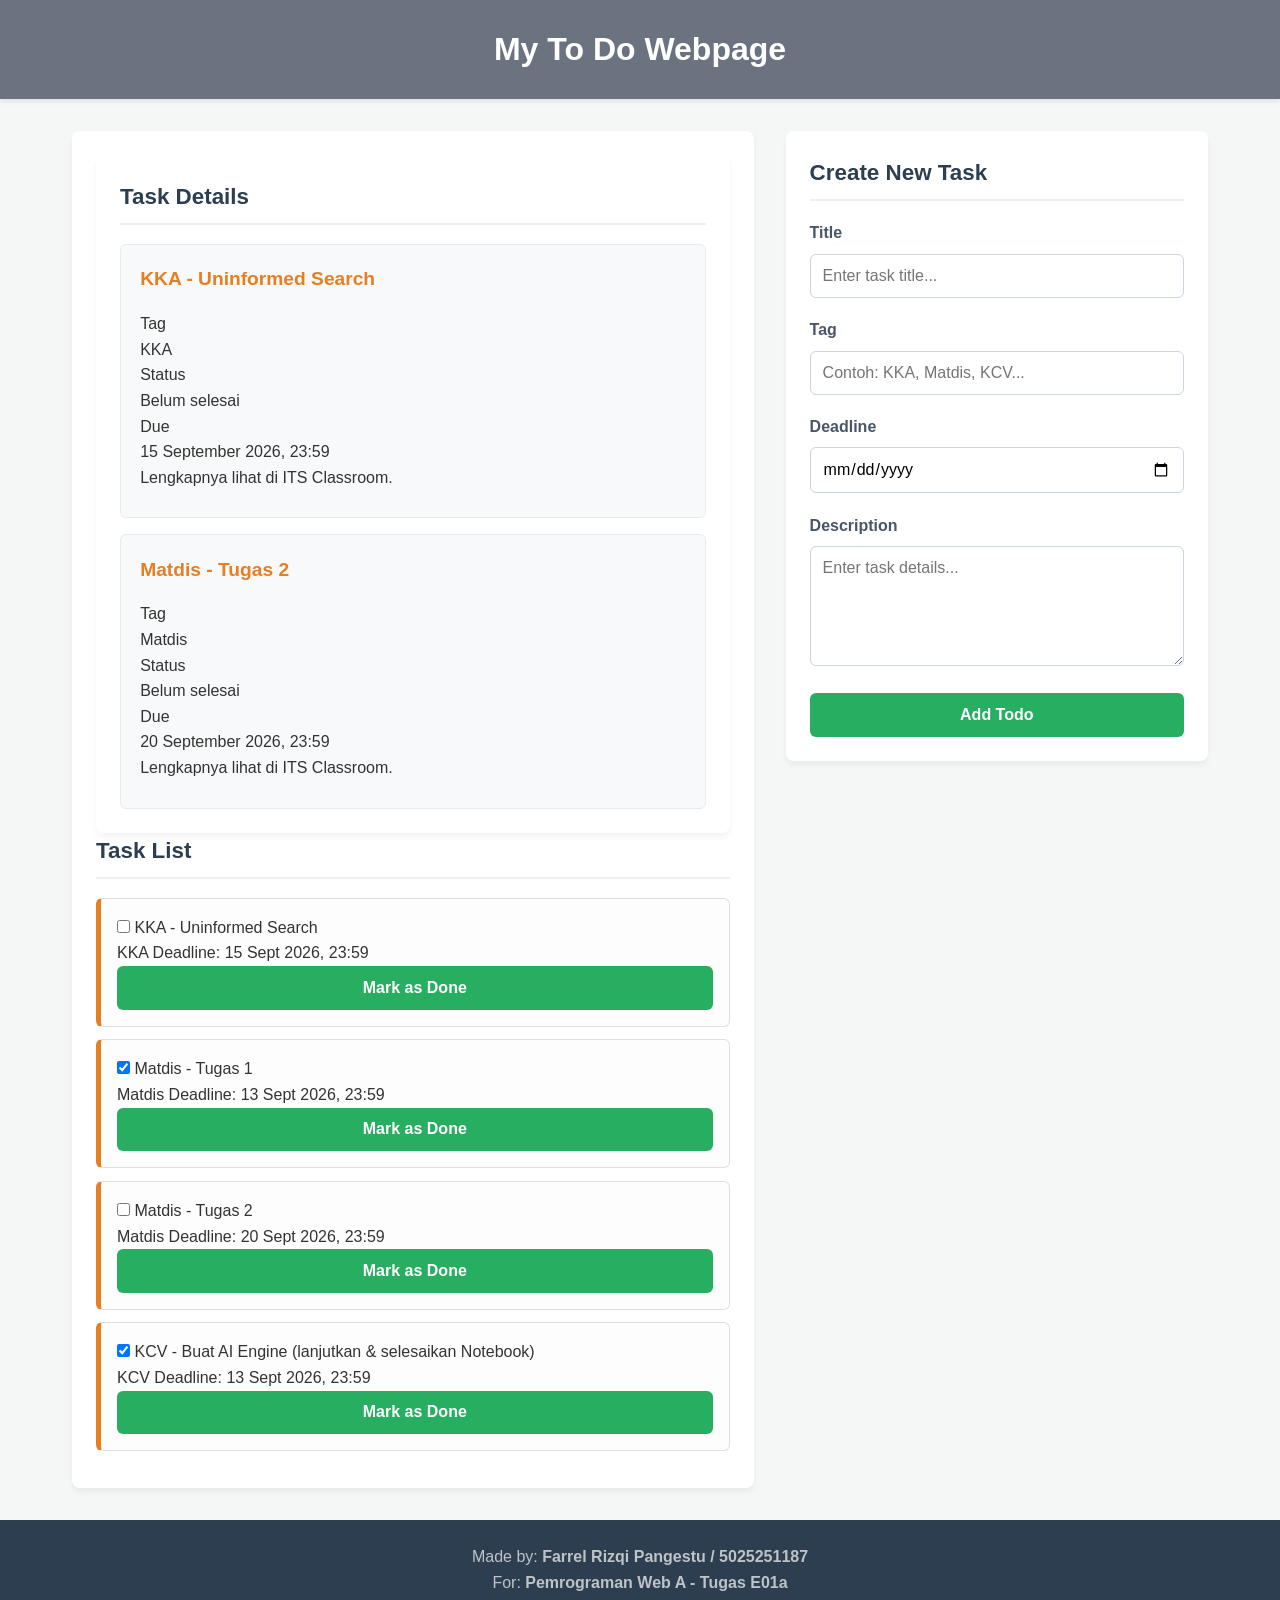
==== index.html @ 1cf95de4 "Revise title, header, and task details in index.html Updated the title and header for clarity, added" ====
<!DOCTYPE html>
<html lang="id">
<head>
    <meta charset="UTF-8">
    <meta name="viewport" content="width=device-width, initial-scale=1.0">
    <title>Farrel's ToDo Webpage</title>
    <link rel="preconnect" href="https://fonts.googleapis.com">
    <link rel="preconnect" href="https://fonts.gstatic.com" crossorigin>
    <link href="https://fonts.googleapis.com/css2?family=Bricolage+Grotesque:wght@600;800&family=Figtree:wght@400;500;700&display=swap" rel="stylesheet">
    <link rel="stylesheet" href="style.css">
</head>
<body>
    <header class="site-header">
        <h1>My To Do Webpage</h1>
    </header>

    <div class="layout-container">
        <main>
            <section class="panel todo-detail-container">
                <h2>Task Details</h2>
                <div class="detail-grid">
                    <article class="detail-card">
                        <h3>KKA - Uninformed Search</h3>
                        <dl>
                            <dt>Tag</dt>
                            <dd>KKA</dd>
                            <dt>Status</dt>
                            <dd>Belum selesai</dd>
                            <dt>Due</dt>
                            <dd><time datetime="2026-09-15T23:59">15 September 2026, 23:59</time></dd>
                        </dl>
                        <p class="description">Lengkapnya lihat di ITS Classroom.</p>
                    </article>
                    <article class="detail-card">
                        <h3>Matdis - Tugas 2</h3>
                        <dl>
                            <dt>Tag</dt>
                            <dd>Matdis</dd>
                            <dt>Status</dt>
                            <dd>Belum selesai</dd>
                            <dt>Due</dt>
                            <dd><time datetime="2026-09-20T23:59">20 September 2026, 23:59</time></dd>
                        </dl>
                        <p class="description">Lengkapnya lihat di ITS Classroom.</p>
                    </article>
                </div>
            </section>

            <section class="panel todo-list-container">
                <h2>Task List</h2>
                <ul class="todo-list">
                    <li class="task">
                        <div class="task-title">
                            <input type="checkbox" id="todo1">
                            <label for="todo1">KKA - Uninformed Search</label>
                        </div>
                        <div class="task-meta">
                            <span class="tag tag-kka">KKA</span>
                            <span>Deadline: <time datetime="2026-09-15T23:59">15 Sept 2026, 23:59</time></span>
                        </div>
                        <button type="button" class="btn btn-done">Mark as Done</button>
                    </li>
                    <li class="task">
                        <div class="task-title">
                            <input type="checkbox" id="todo2" checked>
                            <label for="todo2">Matdis - Tugas 1</label>
                        </div>
                        <div class="task-meta">
                            <span class="tag tag-matdis">Matdis</span>
                            <span>Deadline: <time datetime="2026-09-13T23:59">13 Sept 2026, 23:59</time></span>
                        </div>
                        <button type="button" class="btn btn-done">Mark as Done</button>
                    </li>
                    <li class="task">
                        <div class="task-title">
                            <input type="checkbox" id="todo3">
                            <label for="todo3">Matdis - Tugas 2</label>
                        </div>
                        <div class="task-meta">
                            <span class="tag tag-matdis">Matdis</span>
                            <span>Deadline: <time datetime="2026-09-20T23:59">20 Sept 2026, 23:59</time></span>
                        </div>
                        <button type="button" class="btn btn-done">Mark as Done</button>
                    </li>
                    <li class="task">
                        <div class="task-title">
                            <input type="checkbox" id="todo4" checked>
                            <label for="todo4">KCV - Buat AI Engine (lanjutkan &amp; selesaikan Notebook)</label>
                        </div>
                        <div class="task-meta">
                            <span class="tag tag-kcv">KCV</span>
                            <span>Deadline: <time datetime="2026-09-13T23:59">13 Sept 2026, 23:59</time></span>
                        </div>
                        <button type="button" class="btn btn-done">Mark as Done</button>
                    </li>
                </ul>
            </section>
        </main>

        <aside>
            <section class="panel todo-form-container">
                <h2>Create New Task</h2>
                <form>
                    <div class="form-group">
                        <label for="title">Title</label>
                        <input type="text" id="title" name="title" placeholder="Enter task title...">
                    </div>
                    <div class="form-group">
                        <label for="tag">Tag</label>
                        <input type="text" id="tag" name="tag" placeholder="Contoh: KKA, Matdis, KCV...">
                    </div>
                    <div class="form-group">
                        <label for="deadline">Deadline</label>
                        <input type="date" id="deadline" name="deadline">
                    </div>
                    <div class="form-group">
                        <label for="description">Description</label>
                        <textarea id="description" name="description" placeholder="Enter task details..."></textarea>
                    </div>
                    <button type="button" class="btn btn-add">Add Todo</button>
                </form>
            </section>
        </aside>
    </div>

    <footer class="site-footer">
        <p>Made by: <strong>Farrel Rizqi Pangestu / 5025251187</strong></p>
        <p>For: <strong>Pemrograman Web A - Tugas E01a</strong></p>
    </footer>
</body>
</html>
---- style.css ----
* {
    box-sizing: border-box;
    margin: 0;
    padding: 0;
}

body {
    font-family: 'Segoe UI', Tahoma, Geneva, Verdana, sans-serif;
    line-height: 1.6;
    background-color: #f4f7f6;
    color: #333;
    display: flex;
    flex-direction: column;
    min-height: 100vh;
}

header {
    background-color: #6b7280;
    color: #ffffff;
    padding: 1.5rem 2rem;
    text-align: center;
    box-shadow: 0 2px 5px rgba(0,0,0,0.1);
}

.layout-container {
    display: flex;
    flex-direction: column;
    flex: 1;
    padding: 2rem;
    gap: 2rem;
    max-width: 1200px;
    margin: 0 auto;
    width: 100%;
}

main {
    flex: 1.2;
    background: #ffffff;
    padding: 1.5rem;
    border-radius: 8px;
    box-shadow: 0 4px 6px rgba(0,0,0,0.05);
}

aside {
    flex: 1;
    display: flex;
    flex-direction: column;
    gap: 2rem;
}

h2 {
    color: #2c3e50;
    margin-bottom: 1.2rem;
    padding-bottom: 0.5rem;
    border-bottom: 2px solid #ecf0f1;
    font-size: 1.4rem;
}

.todo-list {
    list-style: none;
}

.todo-list li {
    background: #fdfdfd;
    margin-bottom: 0.8rem;
    padding: 1rem;
    border-radius: 6px;
    border: 1px solid #e0e0e0;
    border-left: 5px solid #e67e22;
    transition: transform 0.2s ease, box-shadow 0.2s ease;
}

.todo-list li:hover {
    transform: translateX(4px);
    box-shadow: 0 2px 8px rgba(0,0,0,0.08);
}

.todo-item {
    display: flex;
    align-items: center;
    gap: 12px;
}

.todo-item input[type="checkbox"] {
    width: 18px;
    height: 18px;
    cursor: pointer;
}

.todo-item label {
    cursor: pointer;
    font-size: 1.1rem;
}

.todo-item input[type="checkbox"]:checked + label {
    text-decoration: line-through;
    color: #888;
}

.todo-detail-container, .todo-form-container {
    background: #ffffff;
    padding: 1.5rem;
    border-radius: 8px;
    box-shadow: 0 4px 6px rgba(0,0,0,0.05);
}

.detail-card {
    background: #f8f9fa;
    padding: 1.2rem;
    border-radius: 6px;
    border: 1px solid #e9ecef;
    margin-bottom: 1rem;
}

.detail-card:last-child {
    margin-bottom: 0;
}

.detail-card h3 {
    margin-bottom: 1rem;
    color: #e67e22;
    font-size: 1.2rem;
}

.detail-card p {
    margin-bottom: 0.5rem;
}

.form-group {
    margin-bottom: 1.2rem;
}

.form-group label {
    display: block;
    margin-bottom: 0.5rem;
    font-weight: 600;
    color: #4a5568;
}

.form-group input, .form-group textarea {
    width: 100%;
    padding: 0.75rem;
    border: 1px solid #cbd5e0;
    border-radius: 6px;
    font-family: inherit;
    font-size: 1rem;
}

.form-group input:focus, .form-group textarea:focus {
    outline: none;
    border-color: #e67e22;
    box-shadow: 0 0 0 3px rgba(230, 126, 34, 0.2);
}

.form-group textarea {
    resize: vertical;
    min-height: 120px;
}

button {
    background: #27ae60;
    color: #ffffff;
    padding: 0.8rem 1.5rem;
    border: none;
    border-radius: 6px;
    cursor: pointer;
    font-size: 1rem;
    font-weight: bold;
    width: 100%;
    transition: background-color 0.2s ease;
}

button:hover {
    background: #219150;
}

footer {
    background-color: #2c3e50;
    color: #bdc3c7;
    text-align: center;
    padding: 1.5rem;
    margin-top: auto;
}

@media (min-width: 900px) {
    .layout-container {
        flex-direction: row;
    }
    
    main {
        flex: 1.5;
    }
    
    aside {
        flex: 1;
    }
}
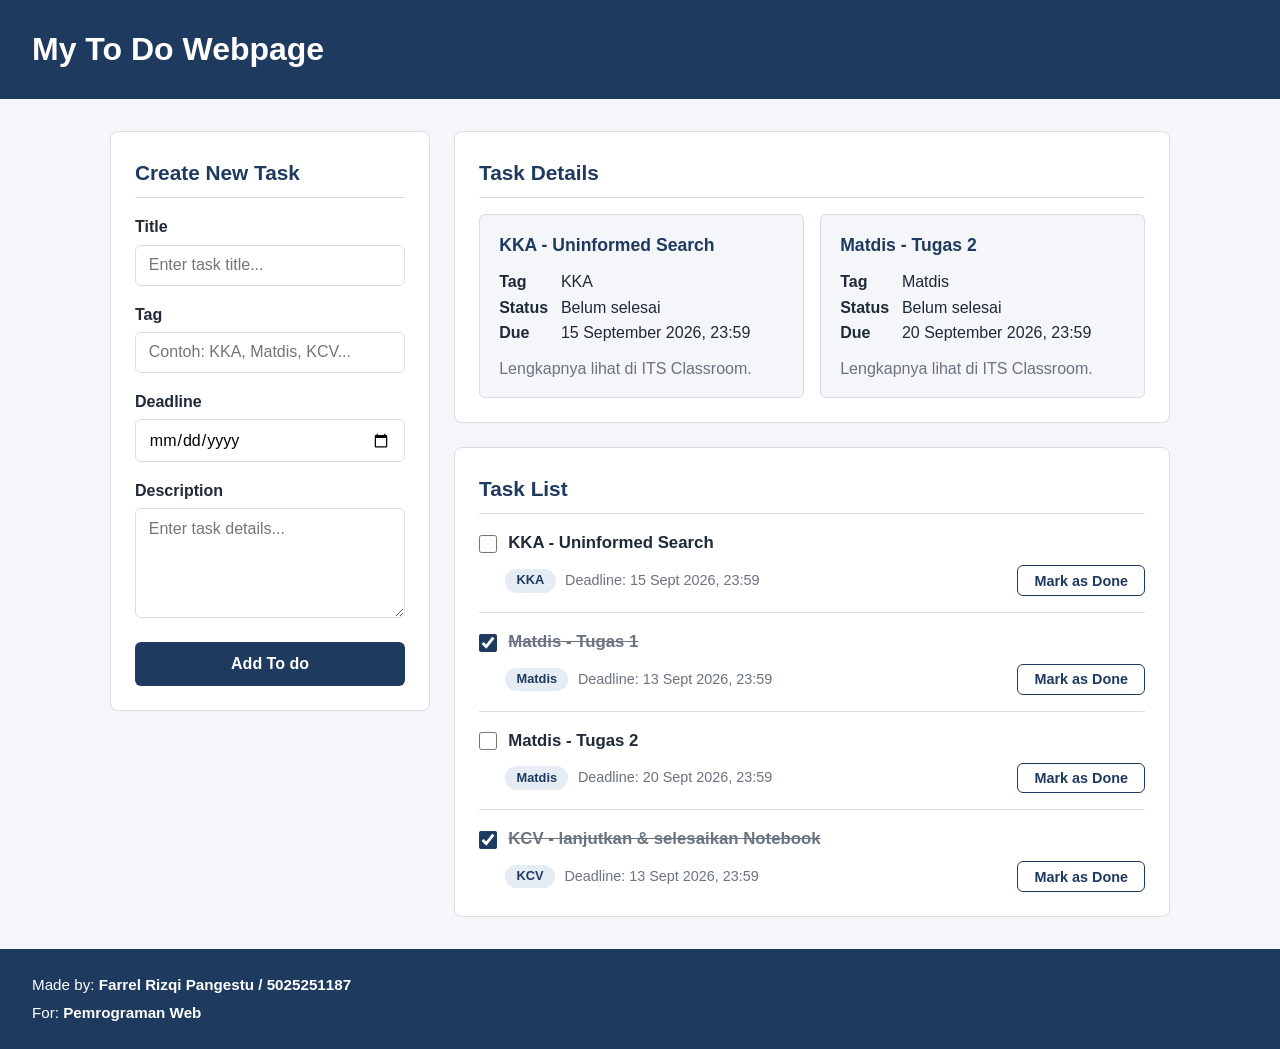
==== commit 9a6889cf: "Update index.html" ====
--- a/index.html
+++ b/index.html
@@ -85,7 +85,7 @@
                     <li class="task">
                         <div class="task-title">
                             <input type="checkbox" id="todo4" checked>
-                            <label for="todo4">KCV - Buat AI Engine (lanjutkan &amp; selesaikan Notebook)</label>
+                            <label for="todo4">KCV - lanjutkan &amp; selesaikan Notebook</label>
                         </div>
                         <div class="task-meta">
                             <span class="tag tag-kcv">KCV</span>
@@ -117,7 +117,7 @@
                         <label for="description">Description</label>
                         <textarea id="description" name="description" placeholder="Enter task details..."></textarea>
                     </div>
-                    <button type="button" class="btn btn-add">Add Todo</button>
+                    <button type="button" class="btn btn-add">Add To do</button>
                 </form>
             </section>
         </aside>
@@ -125,7 +125,7 @@
 
     <footer class="site-footer">
         <p>Made by: <strong>Farrel Rizqi Pangestu / 5025251187</strong></p>
-        <p>For: <strong>Pemrograman Web A - Tugas E01a</strong></p>
+        <p>For: <strong>Pemrograman Web</strong></p>
     </footer>
 </body>
 </html>
--- a/style.css
+++ b/style.css
@@ -1,3 +1,12 @@
+:root {
+    --navy: #1e3a5f;
+    --bg: #f4f6f9;
+    --white: #ffffff;
+    --line: #d9dee6; 
+    --text: #1f2937; 
+    --muted: #6b7280;
+}
+
 * {
     box-sizing: border-box;
     margin: 0;
@@ -7,191 +16,246 @@
 body {
     font-family: 'Segoe UI', Tahoma, Geneva, Verdana, sans-serif;
     line-height: 1.6;
-    background-color: #f4f7f6;
-    color: #333;
+    background-color: var(--bg);
+    color: var(--text);
     display: flex;
     flex-direction: column;
     min-height: 100vh;
 }
 
-header {
-    background-color: #6b7280;
-    color: #ffffff;
+.site-header,
+.site-footer {
+    background-color: var(--navy);
+    color: var(--white);
     padding: 1.5rem 2rem;
-    text-align: center;
-    box-shadow: 0 2px 5px rgba(0,0,0,0.1);
+}
+
+.site-header h1 {
+    font-size: 2rem;
+}
+
+.site-header p {
+    margin-top: 0.2rem;
+    opacity: 0.8;
+}
+
+.site-footer {
+    margin-top: auto;
+    font-size: 0.95rem;
+}
+
+.site-footer p + p {
+    margin-top: 0.2rem;
 }
 
 .layout-container {
     display: flex;
     flex-direction: column;
+    gap: 1.5rem;
+    width: 100%;
+    max-width: 1100px;
+    margin: 0 auto;
+    padding: 2rem 1.25rem;
+}
+
+main {
     flex: 1;
-    padding: 2rem;
-    gap: 2rem;
-    max-width: 1200px;
-    margin: 0 auto;
-    width: 100%;
-}
-
-main {
-    flex: 1.2;
-    background: #ffffff;
+    display: flex;
+    flex-direction: column;
+    gap: 1.5rem;
+    min-width: 0;
+}
+
+.panel {
+    background: var(--white);
+    border: 1px solid var(--line);
+    border-radius: 8px;
     padding: 1.5rem;
-    border-radius: 8px;
-    box-shadow: 0 4px 6px rgba(0,0,0,0.05);
-}
-
-aside {
-    flex: 1;
-    display: flex;
-    flex-direction: column;
-    gap: 2rem;
 }
 
 h2 {
-    color: #2c3e50;
-    margin-bottom: 1.2rem;
+    color: var(--navy);
+    font-size: 1.3rem;
+    margin-bottom: 1rem;
     padding-bottom: 0.5rem;
-    border-bottom: 2px solid #ecf0f1;
-    font-size: 1.4rem;
+    border-bottom: 1px solid var(--line);
+}
+
+.detail-grid {
+    display: flex;
+    flex-wrap: wrap;
+    gap: 1rem;
+}
+
+.detail-card {
+    flex: 1 1 260px;
+    background: var(--bg);
+    border: 1px solid var(--line);
+    border-radius: 6px;
+    padding: 1rem 1.2rem;
+}
+
+.detail-card h3 {
+    color: var(--navy);
+    font-size: 1.1rem;
+    margin-bottom: 0.6rem;
+}
+
+.detail-card dl {
+    display: grid;
+    grid-template-columns: auto 1fr;
+    column-gap: 0.8rem;
+    margin-bottom: 0.6rem;
+}
+
+.detail-card dt {
+    font-weight: 600;
+}
+
+.detail-card dd {
+    margin: 0;
+}
+
+.detail-card .description {
+    color: var(--muted);
 }
 
 .todo-list {
     list-style: none;
 }
 
-.todo-list li {
-    background: #fdfdfd;
-    margin-bottom: 0.8rem;
-    padding: 1rem;
-    border-radius: 6px;
-    border: 1px solid #e0e0e0;
-    border-left: 5px solid #e67e22;
-    transition: transform 0.2s ease, box-shadow 0.2s ease;
-}
-
-.todo-list li:hover {
-    transform: translateX(4px);
-    box-shadow: 0 2px 8px rgba(0,0,0,0.08);
-}
-
-.todo-item {
-    display: flex;
+.task {
+    display: flex;
+    flex-wrap: wrap;
     align-items: center;
-    gap: 12px;
-}
-
-.todo-item input[type="checkbox"] {
+    justify-content: space-between;
+    gap: 0.5rem 1rem;
+    padding: 1rem 0;
+    border-bottom: 1px solid var(--line);
+}
+
+.task:first-child {
+    padding-top: 0;
+}
+
+.task:last-child {
+    border-bottom: none;
+    padding-bottom: 0;
+}
+
+.task-title {
+    flex: 1 1 100%;
+    display: flex;
+    align-items: center;
+    gap: 0.7rem;
+}
+
+.task-title input[type="checkbox"] {
     width: 18px;
     height: 18px;
+    accent-color: var(--navy);
     cursor: pointer;
 }
 
-.todo-item label {
+.task-title label {
+    font-size: 1.05rem;
+    font-weight: 600;
     cursor: pointer;
-    font-size: 1.1rem;
-}
-
-.todo-item input[type="checkbox"]:checked + label {
+}
+
+.task-title input[type="checkbox"]:checked + label {
     text-decoration: line-through;
-    color: #888;
-}
-
-.todo-detail-container, .todo-form-container {
-    background: #ffffff;
-    padding: 1.5rem;
-    border-radius: 8px;
-    box-shadow: 0 4px 6px rgba(0,0,0,0.05);
-}
-
-.detail-card {
-    background: #f8f9fa;
-    padding: 1.2rem;
+    color: var(--muted);
+}
+
+.task-meta {
+    display: flex;
+    flex-wrap: wrap;
+    align-items: center;
+    gap: 0.6rem;
+    padding-left: 1.65rem;
+    font-size: 0.9rem;
+    color: var(--muted);
+}
+
+.tag {
+    background: #e6ecf4;
+    color: var(--navy);
+    padding: 0.1rem 0.7rem;
+    border-radius: 999px;
+    font-size: 0.8rem;
+    font-weight: 600;
+}
+
+button {
+    font-family: inherit;
+    font-weight: 600;
     border-radius: 6px;
-    border: 1px solid #e9ecef;
+    cursor: pointer;
+}
+
+.btn-done {
+    background: var(--white);
+    color: var(--navy);
+    border: 1px solid var(--navy);
+    padding: 0.4rem 1rem;
+    font-size: 0.9rem;
+}
+
+.btn-done:hover {
+    background: var(--bg);
+}
+
+.btn-add {
+    background: var(--navy);
+    color: var(--white);
+    border: none;
+    width: 100%;
+    padding: 0.8rem 1.5rem;
+    font-size: 1rem;
+}
+
+.btn-add:hover {
+    background: #16304f;
+}
+.form-group {
     margin-bottom: 1rem;
-}
-
-.detail-card:last-child {
-    margin-bottom: 0;
-}
-
-.detail-card h3 {
-    margin-bottom: 1rem;
-    color: #e67e22;
-    font-size: 1.2rem;
-}
-
-.detail-card p {
-    margin-bottom: 0.5rem;
-}
-
-.form-group {
-    margin-bottom: 1.2rem;
 }
 
 .form-group label {
     display: block;
-    margin-bottom: 0.5rem;
-    font-weight: 600;
-    color: #4a5568;
-}
-
-.form-group input, .form-group textarea {
+    margin-bottom: 0.3rem;
+    font-weight: 600;
+}
+
+.form-group input,
+.form-group textarea {
     width: 100%;
-    padding: 0.75rem;
-    border: 1px solid #cbd5e0;
+    padding: 0.65rem 0.8rem;
+    border: 1px solid var(--line);
     border-radius: 6px;
     font-family: inherit;
     font-size: 1rem;
 }
 
-.form-group input:focus, .form-group textarea:focus {
+.form-group input:focus,
+.form-group textarea:focus {
     outline: none;
-    border-color: #e67e22;
-    box-shadow: 0 0 0 3px rgba(230, 126, 34, 0.2);
+    border-color: var(--navy);
 }
 
 .form-group textarea {
     resize: vertical;
-    min-height: 120px;
-}
-
-button {
-    background: #27ae60;
-    color: #ffffff;
-    padding: 0.8rem 1.5rem;
-    border: none;
-    border-radius: 6px;
-    cursor: pointer;
-    font-size: 1rem;
-    font-weight: bold;
-    width: 100%;
-    transition: background-color 0.2s ease;
-}
-
-button:hover {
-    background: #219150;
-}
-
-footer {
-    background-color: #2c3e50;
-    color: #bdc3c7;
-    text-align: center;
-    padding: 1.5rem;
-    margin-top: auto;
+    min-height: 110px;
 }
 
 @media (min-width: 900px) {
     .layout-container {
-        flex-direction: row;
+        flex-direction: row-reverse;
+        align-items: flex-start;
     }
-    
-    main {
-        flex: 1.5;
+
+    aside {
+        flex: 0 0 320px;
     }
-    
-    aside {
-        flex: 1;
-    }
-}+}
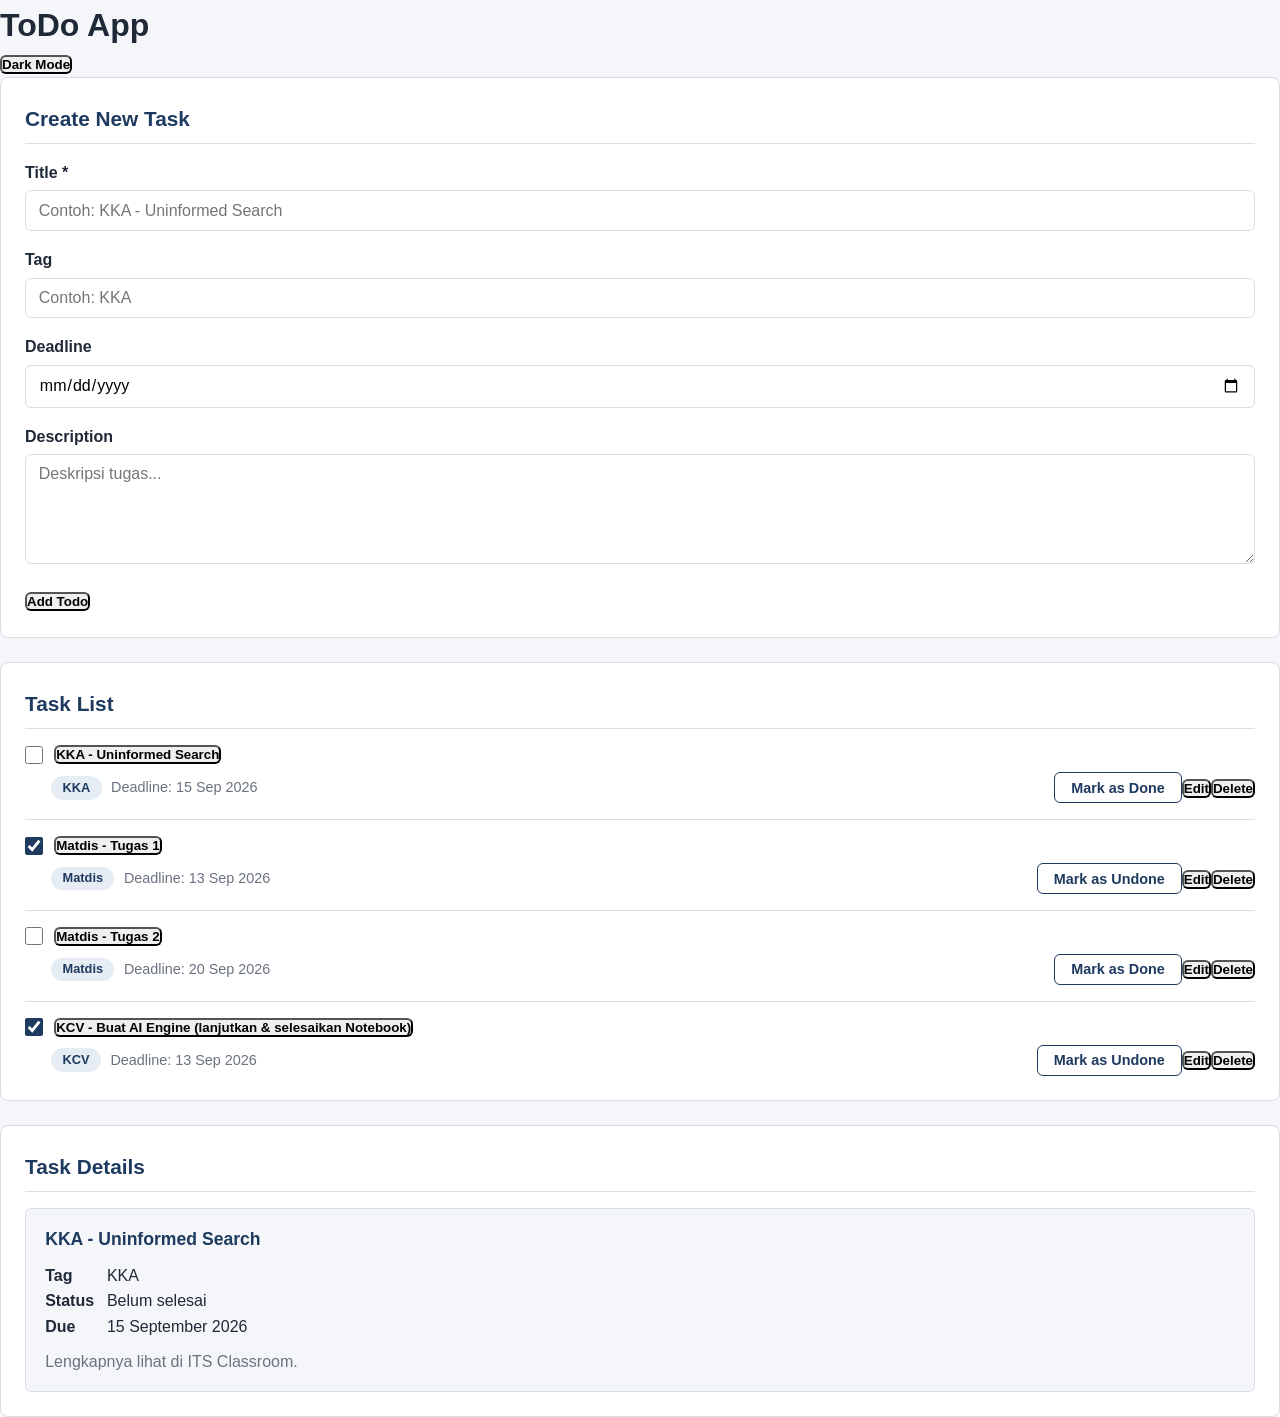
==== commit 03560de9: "Update ToDo webpage structure and title" ====
--- a/index.html
+++ b/index.html
@@ -3,129 +3,58 @@
 <head>
     <meta charset="UTF-8">
     <meta name="viewport" content="width=device-width, initial-scale=1.0">
-    <title>Farrel's ToDo Webpage</title>
-    <link rel="preconnect" href="https://fonts.googleapis.com">
-    <link rel="preconnect" href="https://fonts.gstatic.com" crossorigin>
-    <link href="https://fonts.googleapis.com/css2?family=Bricolage+Grotesque:wght@600;800&family=Figtree:wght@400;500;700&display=swap" rel="stylesheet">
+    <title>ToDo App - The JavaScript Dungeon</title>
     <link rel="stylesheet" href="style.css">
+    <script src="script.js" defer></script>
 </head>
 <body>
-    <header class="site-header">
-        <h1>My To Do Webpage</h1>
+    <header class="app-header">
+        <h1>ToDo App</h1>
+        <button id="theme-toggle" class="btn-theme">Dark Mode</button>
     </header>
 
-    <div class="layout-container">
-        <main>
-            <section class="panel todo-detail-container">
-                <h2>Task Details</h2>
-                <div class="detail-grid">
-                    <article class="detail-card">
-                        <h3>KKA - Uninformed Search</h3>
-                        <dl>
-                            <dt>Tag</dt>
-                            <dd>KKA</dd>
-                            <dt>Status</dt>
-                            <dd>Belum selesai</dd>
-                            <dt>Due</dt>
-                            <dd><time datetime="2026-09-15T23:59">15 September 2026, 23:59</time></dd>
-                        </dl>
-                        <p class="description">Lengkapnya lihat di ITS Classroom.</p>
-                    </article>
-                    <article class="detail-card">
-                        <h3>Matdis - Tugas 2</h3>
-                        <dl>
-                            <dt>Tag</dt>
-                            <dd>Matdis</dd>
-                            <dt>Status</dt>
-                            <dd>Belum selesai</dd>
-                            <dt>Due</dt>
-                            <dd><time datetime="2026-09-20T23:59">20 September 2026, 23:59</time></dd>
-                        </dl>
-                        <p class="description">Lengkapnya lihat di ITS Classroom.</p>
-                    </article>
+    <main class="container">
+        <section class="panel form-panel">
+            <h2 id="form-heading">Create New Task</h2>
+            <form id="todo-form">
+                <div class="form-group">
+                    <label for="title">Title <span class="required">*</span></label>
+                    <input type="text" id="title" placeholder="Contoh: KKA - Uninformed Search" required>
                 </div>
-            </section>
 
-            <section class="panel todo-list-container">
-                <h2>Task List</h2>
-                <ul class="todo-list">
-                    <li class="task">
-                        <div class="task-title">
-                            <input type="checkbox" id="todo1">
-                            <label for="todo1">KKA - Uninformed Search</label>
-                        </div>
-                        <div class="task-meta">
-                            <span class="tag tag-kka">KKA</span>
-                            <span>Deadline: <time datetime="2026-09-15T23:59">15 Sept 2026, 23:59</time></span>
-                        </div>
-                        <button type="button" class="btn btn-done">Mark as Done</button>
-                    </li>
-                    <li class="task">
-                        <div class="task-title">
-                            <input type="checkbox" id="todo2" checked>
-                            <label for="todo2">Matdis - Tugas 1</label>
-                        </div>
-                        <div class="task-meta">
-                            <span class="tag tag-matdis">Matdis</span>
-                            <span>Deadline: <time datetime="2026-09-13T23:59">13 Sept 2026, 23:59</time></span>
-                        </div>
-                        <button type="button" class="btn btn-done">Mark as Done</button>
-                    </li>
-                    <li class="task">
-                        <div class="task-title">
-                            <input type="checkbox" id="todo3">
-                            <label for="todo3">Matdis - Tugas 2</label>
-                        </div>
-                        <div class="task-meta">
-                            <span class="tag tag-matdis">Matdis</span>
-                            <span>Deadline: <time datetime="2026-09-20T23:59">20 Sept 2026, 23:59</time></span>
-                        </div>
-                        <button type="button" class="btn btn-done">Mark as Done</button>
-                    </li>
-                    <li class="task">
-                        <div class="task-title">
-                            <input type="checkbox" id="todo4" checked>
-                            <label for="todo4">KCV - lanjutkan &amp; selesaikan Notebook</label>
-                        </div>
-                        <div class="task-meta">
-                            <span class="tag tag-kcv">KCV</span>
-                            <span>Deadline: <time datetime="2026-09-13T23:59">13 Sept 2026, 23:59</time></span>
-                        </div>
-                        <button type="button" class="btn btn-done">Mark as Done</button>
-                    </li>
-                </ul>
-            </section>
-        </main>
+                <div class="form-group">
+                    <label for="tag">Tag</label>
+                    <input type="text" id="tag" placeholder="Contoh: KKA">
+                </div>
 
-        <aside>
-            <section class="panel todo-form-container">
-                <h2>Create New Task</h2>
-                <form>
-                    <div class="form-group">
-                        <label for="title">Title</label>
-                        <input type="text" id="title" name="title" placeholder="Enter task title...">
-                    </div>
-                    <div class="form-group">
-                        <label for="tag">Tag</label>
-                        <input type="text" id="tag" name="tag" placeholder="Contoh: KKA, Matdis, KCV...">
-                    </div>
-                    <div class="form-group">
-                        <label for="deadline">Deadline</label>
-                        <input type="date" id="deadline" name="deadline">
-                    </div>
-                    <div class="form-group">
-                        <label for="description">Description</label>
-                        <textarea id="description" name="description" placeholder="Enter task details..."></textarea>
-                    </div>
-                    <button type="button" class="btn btn-add">Add To do</button>
-                </form>
-            </section>
-        </aside>
-    </div>
+                <div class="form-group">
+                    <label for="deadline">Deadline</label>
+                    <input type="date" id="deadline">
+                </div>
 
-    <footer class="site-footer">
-        <p>Made by: <strong>Farrel Rizqi Pangestu / 5025251187</strong></p>
-        <p>For: <strong>Pemrograman Web</strong></p>
-    </footer>
+                <div class="form-group">
+                    <label for="description">Description</label>
+                    <textarea id="description" rows="4" placeholder="Deskripsi tugas..."></textarea>
+                </div>
+
+                <div class="form-actions">
+                    <button type="submit" id="submit-btn" class="btn btn-primary">Add Todo</button>
+                    <button type="button" id="cancel-btn" class="btn btn-secondary" hidden>Cancel</button>
+                </div>
+            </form>
+        </section>
+
+        <section class="panel list-panel">
+            <h2>Task List</h2>
+            <ul id="todo-list" class="todo-list">
+            </ul>
+        </section>
+
+        <section class="panel detail-panel">
+            <h2>Task Details</h2>
+            <div id="task-detail">
+            </div>
+        </section>
+    </main>
 </body>
 </html>
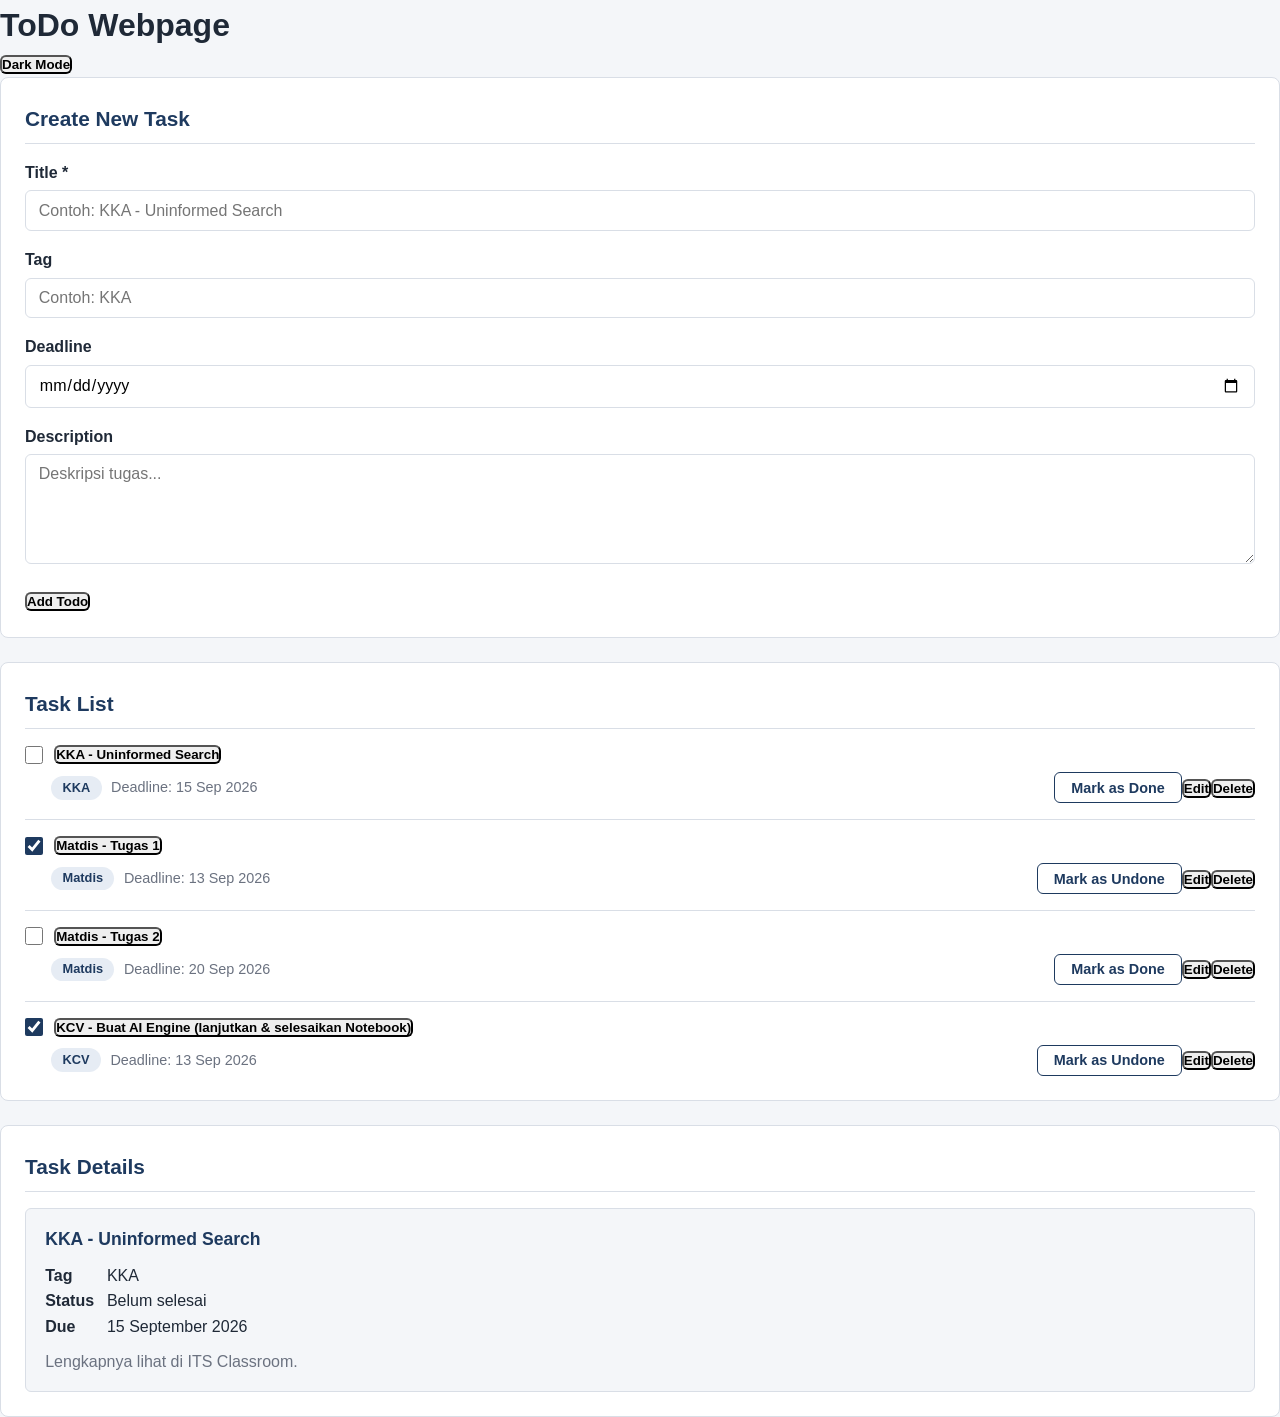
==== commit ec53da19: "Update title and header text in index.html" ====
--- a/index.html
+++ b/index.html
@@ -3,13 +3,13 @@
 <head>
     <meta charset="UTF-8">
     <meta name="viewport" content="width=device-width, initial-scale=1.0">
-    <title>ToDo App - The JavaScript Dungeon</title>
+    <title>Farrel's ToDo App</title>
     <link rel="stylesheet" href="style.css">
     <script src="script.js" defer></script>
 </head>
 <body>
     <header class="app-header">
-        <h1>ToDo App</h1>
+        <h1>ToDo Webpage</h1>
         <button id="theme-toggle" class="btn-theme">Dark Mode</button>
     </header>
 
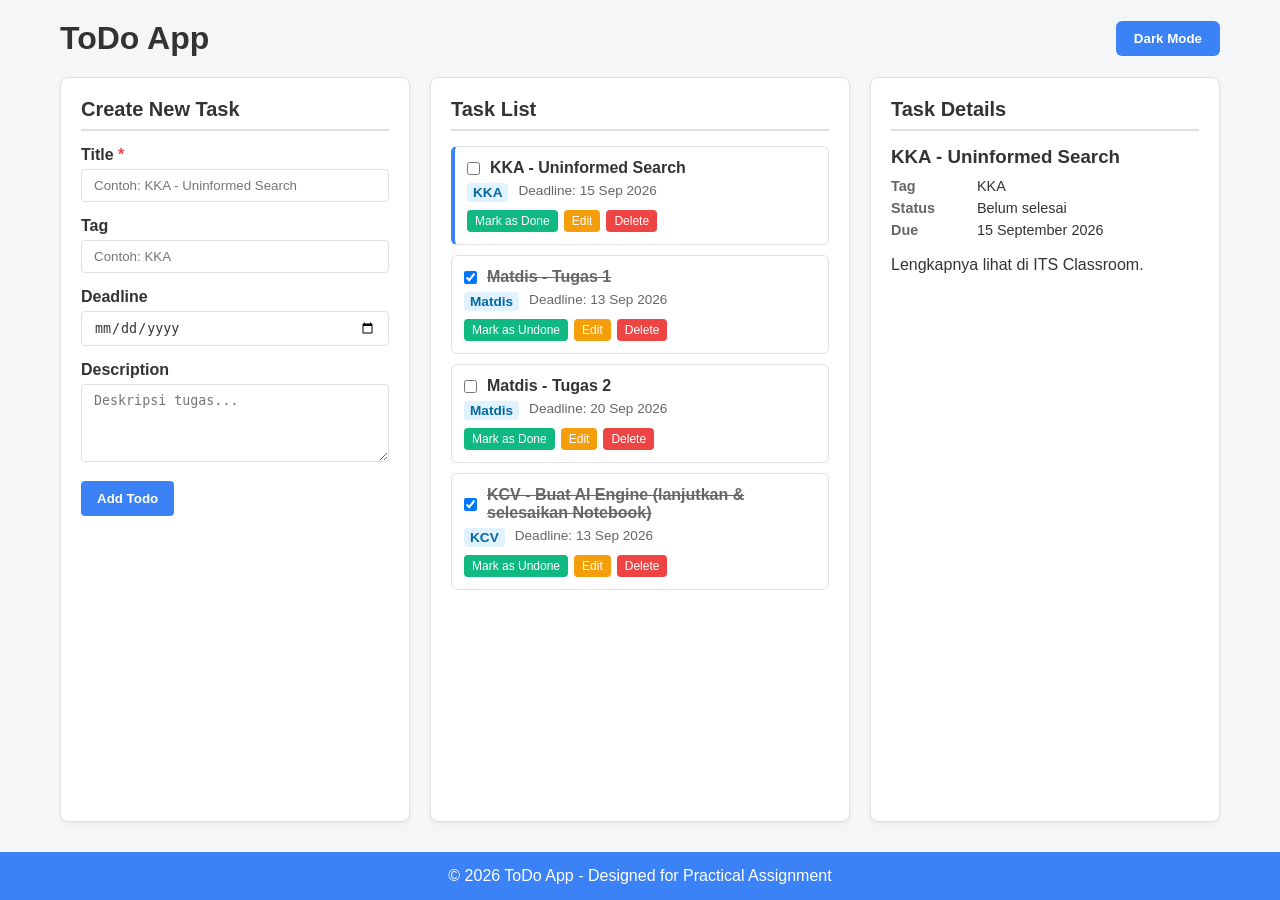
==== commit 27dd0c03: "Update index.html" ====
--- a/index.html
+++ b/index.html
@@ -3,13 +3,13 @@
 <head>
     <meta charset="UTF-8">
     <meta name="viewport" content="width=device-width, initial-scale=1.0">
-    <title>Farrel's ToDo App</title>
+    <title>ToDo App - The JavaScript Dungeon</title>
     <link rel="stylesheet" href="style.css">
     <script src="script.js" defer></script>
 </head>
 <body>
     <header class="app-header">
-        <h1>ToDo Webpage</h1>
+        <h1>ToDo App</h1>
         <button id="theme-toggle" class="btn-theme">Dark Mode</button>
     </header>
 
@@ -56,5 +56,9 @@
             </div>
         </section>
     </main>
+
+    <footer class="app-footer">
+        <p>&copy; 2026 ToDo App - Designed for Practical Assignment</p>
+    </footer>
 </body>
 </html>
--- a/style.css
+++ b/style.css
@@ -1,10 +1,33 @@
 :root {
-    --navy: #1e3a5f;
-    --bg: #f4f6f9;
-    --white: #ffffff;
-    --line: #d9dee6; 
-    --text: #1f2937; 
-    --muted: #6b7280;
+    --bg-color: #f4f6f8;
+    --card-bg: #ffffff;
+    --text-color: #333333;
+    --text-muted: #666666;
+    --border-color: #e0e0e0;
+    --primary-color: #3b82f6;
+    --primary-hover: #2563eb;
+    --secondary-color: #6b7280;
+    --done-color: #10b981;
+    --delete-color: #ef4444;
+    --edit-color: #f59e0b;
+    --tag-bg: #e0f2fe;
+    --tag-text: #0369a1;
+    --selected-border: #3b82f6;
+    --footer-text: #ffffff;
+}
+
+body.dark-mode {
+    --bg-color: #1e1e2e;
+    --card-bg: #2a2a3c;
+    --text-color: #f3f4f6;
+    --text-muted: #9ca3af;
+    --border-color: #3f3f56;
+    --primary-color: #4f46e5;
+    --primary-hover: #4338ca;
+    --tag-bg: #1e3a8a;
+    --tag-text: #93c5fd;
+    --selected-border: #818cf8;
+    --footer-text: #ffffff;
 }
 
 * {
@@ -15,247 +38,228 @@
 
 body {
     font-family: 'Segoe UI', Tahoma, Geneva, Verdana, sans-serif;
-    line-height: 1.6;
-    background-color: var(--bg);
-    color: var(--text);
+    background-color: var(--bg-color);
+    color: var(--text-color);
+    transition: background-color 0.3s, color 0.3s;
+    min-height: 100vh;
     display: flex;
     flex-direction: column;
-    min-height: 100vh;
-}
-
-.site-header,
-.site-footer {
-    background-color: var(--navy);
-    color: var(--white);
-    padding: 1.5rem 2rem;
-}
-
-.site-header h1 {
-    font-size: 2rem;
-}
-
-.site-header p {
-    margin-top: 0.2rem;
-    opacity: 0.8;
-}
-
-.site-footer {
-    margin-top: auto;
-    font-size: 0.95rem;
-}
-
-.site-footer p + p {
-    margin-top: 0.2rem;
-}
-
-.layout-container {
-    display: flex;
-    flex-direction: column;
-    gap: 1.5rem;
+}
+
+.app-header {
+    display: flex;
+    justify-content: space-between;
+    align-items: center;
+    max-width: 1200px;
     width: 100%;
-    max-width: 1100px;
+    margin: 20px auto;
+    padding: 0 20px;
+}
+
+.btn-theme {
+    padding: 10px 18px;
+    border: none;
+    border-radius: 6px;
+    background-color: var(--primary-color);
+    color: var(--footer-text);
+    cursor: pointer;
+    font-weight: bold;
+    transition: background-color 0.3s;
+}
+
+.btn-theme:hover {
+    background-color: var(--primary-hover);
+}
+
+.container {
+    display: grid;
+    grid-template-columns: 1fr 1.2fr 1fr;
+    gap: 20px;
+    max-width: 1200px;
+    width: 100%;
     margin: 0 auto;
-    padding: 2rem 1.25rem;
-}
-
-main {
+    padding: 0 20px;
     flex: 1;
-    display: flex;
-    flex-direction: column;
-    gap: 1.5rem;
-    min-width: 0;
+}
+
+@media (max-width: 900px) {
+    .container {
+        grid-template-columns: 1fr;
+    }
 }
 
 .panel {
-    background: var(--white);
-    border: 1px solid var(--line);
+    background-color: var(--card-bg);
+    padding: 20px;
     border-radius: 8px;
-    padding: 1.5rem;
-}
-
-h2 {
-    color: var(--navy);
-    font-size: 1.3rem;
-    margin-bottom: 1rem;
-    padding-bottom: 0.5rem;
-    border-bottom: 1px solid var(--line);
-}
-
-.detail-grid {
-    display: flex;
-    flex-wrap: wrap;
-    gap: 1rem;
-}
-
-.detail-card {
-    flex: 1 1 260px;
-    background: var(--bg);
-    border: 1px solid var(--line);
-    border-radius: 6px;
-    padding: 1rem 1.2rem;
-}
-
-.detail-card h3 {
-    color: var(--navy);
-    font-size: 1.1rem;
-    margin-bottom: 0.6rem;
-}
-
-.detail-card dl {
-    display: grid;
-    grid-template-columns: auto 1fr;
-    column-gap: 0.8rem;
-    margin-bottom: 0.6rem;
-}
-
-.detail-card dt {
-    font-weight: 600;
-}
-
-.detail-card dd {
-    margin: 0;
-}
-
-.detail-card .description {
-    color: var(--muted);
-}
-
-.todo-list {
-    list-style: none;
-}
-
-.task {
-    display: flex;
-    flex-wrap: wrap;
-    align-items: center;
-    justify-content: space-between;
-    gap: 0.5rem 1rem;
-    padding: 1rem 0;
-    border-bottom: 1px solid var(--line);
-}
-
-.task:first-child {
-    padding-top: 0;
-}
-
-.task:last-child {
-    border-bottom: none;
-    padding-bottom: 0;
-}
-
-.task-title {
-    flex: 1 1 100%;
-    display: flex;
-    align-items: center;
-    gap: 0.7rem;
-}
-
-.task-title input[type="checkbox"] {
-    width: 18px;
-    height: 18px;
-    accent-color: var(--navy);
-    cursor: pointer;
-}
-
-.task-title label {
-    font-size: 1.05rem;
-    font-weight: 600;
-    cursor: pointer;
-}
-
-.task-title input[type="checkbox"]:checked + label {
-    text-decoration: line-through;
-    color: var(--muted);
-}
-
-.task-meta {
-    display: flex;
-    flex-wrap: wrap;
-    align-items: center;
-    gap: 0.6rem;
-    padding-left: 1.65rem;
-    font-size: 0.9rem;
-    color: var(--muted);
-}
-
-.tag {
-    background: #e6ecf4;
-    color: var(--navy);
-    padding: 0.1rem 0.7rem;
-    border-radius: 999px;
-    font-size: 0.8rem;
-    font-weight: 600;
-}
-
-button {
-    font-family: inherit;
-    font-weight: 600;
-    border-radius: 6px;
-    cursor: pointer;
-}
-
-.btn-done {
-    background: var(--white);
-    color: var(--navy);
-    border: 1px solid var(--navy);
-    padding: 0.4rem 1rem;
-    font-size: 0.9rem;
-}
-
-.btn-done:hover {
-    background: var(--bg);
-}
-
-.btn-add {
-    background: var(--navy);
-    color: var(--white);
-    border: none;
-    width: 100%;
-    padding: 0.8rem 1.5rem;
-    font-size: 1rem;
-}
-
-.btn-add:hover {
-    background: #16304f;
-}
+    border: 1px solid var(--border-color);
+    box-shadow: 0 2px 4px rgba(0, 0, 0, 0.05);
+}
+
+.panel h2 {
+    margin-bottom: 15px;
+    font-size: 1.25rem;
+    border-bottom: 2px solid var(--border-color);
+    padding-bottom: 8px;
+}
+
 .form-group {
-    margin-bottom: 1rem;
+    margin-bottom: 15px;
 }
 
 .form-group label {
     display: block;
-    margin-bottom: 0.3rem;
+    margin-bottom: 5px;
     font-weight: 600;
+}
+
+.required {
+    color: var(--delete-color);
 }
 
 .form-group input,
 .form-group textarea {
     width: 100%;
-    padding: 0.65rem 0.8rem;
-    border: 1px solid var(--line);
+    padding: 8px 12px;
+    border: 1px solid var(--border-color);
+    border-radius: 4px;
+    background-color: var(--card-bg);
+    color: var(--text-color);
+}
+
+.form-actions {
+    display: flex;
+    gap: 10px;
+}
+
+.btn {
+    padding: 10px 16px;
+    border: none;
+    border-radius: 4px;
+    cursor: pointer;
+    font-weight: 600;
+}
+
+.btn-primary {
+    background-color: var(--primary-color);
+    color: var(--footer-text);
+    transition: background-color 0.3s;
+}
+
+.btn-primary:hover {
+    background-color: var(--primary-hover);
+}
+
+.btn-secondary {
+    background-color: var(--secondary-color);
+    color: white;
+}
+
+.todo-list {
+    list-style: none;
+}
+
+.task {
+    padding: 12px;
+    border: 1px solid var(--border-color);
     border-radius: 6px;
-    font-family: inherit;
+    margin-bottom: 10px;
+    background-color: var(--card-bg);
+    transition: border-color 0.2s;
+}
+
+.task.selected {
+    border-left: 4px solid var(--selected-border);
+}
+
+.task.done .task-name {
+    text-decoration: line-through;
+    color: var(--text-muted);
+}
+
+.task-title {
+    display: flex;
+    align-items: center;
+    gap: 10px;
+    margin-bottom: 6px;
+}
+
+.task-name {
+    background: none;
+    border: none;
+    color: var(--text-color);
     font-size: 1rem;
-}
-
-.form-group input:focus,
-.form-group textarea:focus {
-    outline: none;
-    border-color: var(--navy);
-}
-
-.form-group textarea {
-    resize: vertical;
-    min-height: 110px;
-}
-
-@media (min-width: 900px) {
-    .layout-container {
-        flex-direction: row-reverse;
-        align-items: flex-start;
-    }
-
-    aside {
-        flex: 0 0 320px;
-    }
-}
+    font-weight: bold;
+    text-align: left;
+    cursor: pointer;
+}
+
+.task-meta {
+    display: flex;
+    gap: 10px;
+    font-size: 0.85rem;
+    color: var(--text-muted);
+    margin-bottom: 8px;
+}
+
+.tag {
+    background-color: var(--tag-bg);
+    color: var(--tag-text);
+    padding: 2px 6px;
+    border-radius: 4px;
+    font-weight: 600;
+}
+
+.task-actions {
+    display: flex;
+    gap: 6px;
+}
+
+.btn-small {
+    padding: 4px 8px;
+    font-size: 0.75rem;
+    border: none;
+    border-radius: 4px;
+    cursor: pointer;
+    color: #fff;
+}
+
+.btn-done { background-color: var(--done-color); }
+.btn-edit { background-color: var(--edit-color); }
+.btn-delete { background-color: var(--delete-color); }
+
+.detail-card h3 {
+    margin-bottom: 10px;
+}
+
+.detail-card dl {
+    display: grid;
+    grid-template-columns: 80px 1fr;
+    gap: 6px;
+    margin-bottom: 15px;
+    font-size: 0.9rem;
+}
+
+.detail-card dt {
+    font-weight: bold;
+    color: var(--text-muted);
+}
+
+.detail-card .description {
+    line-height: 1.5;
+    white-space: pre-line;
+}
+
+.empty-message {
+    color: var(--text-muted);
+    font-style: italic;
+}
+
+.app-footer {
+    background-color: var(--primary-color);
+    color: var(--footer-text);
+    text-align: center;
+    padding: 15px;
+    margin-top: 30px;
+    transition: background-color 0.3s;
+}
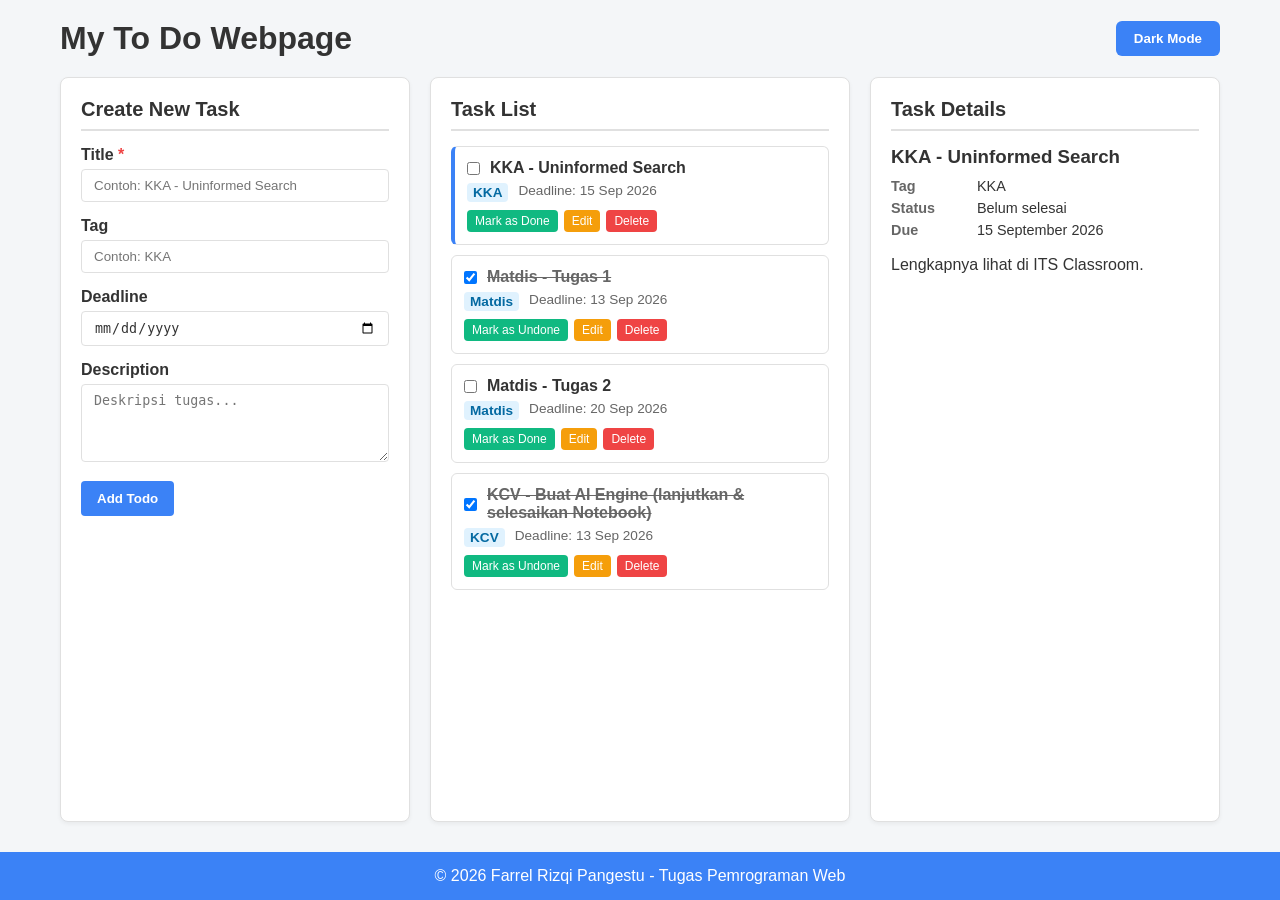
==== commit c7b454c2: "Update title and header for To Do app" ====
--- a/index.html
+++ b/index.html
@@ -3,13 +3,13 @@
 <head>
     <meta charset="UTF-8">
     <meta name="viewport" content="width=device-width, initial-scale=1.0">
-    <title>ToDo App - The JavaScript Dungeon</title>
+    <title>Farrel's To Do</title>
     <link rel="stylesheet" href="style.css">
     <script src="script.js" defer></script>
 </head>
 <body>
     <header class="app-header">
-        <h1>ToDo App</h1>
+        <h1>My To Do Webpage</h1>
         <button id="theme-toggle" class="btn-theme">Dark Mode</button>
     </header>
 
@@ -58,7 +58,7 @@
     </main>
 
     <footer class="app-footer">
-        <p>&copy; 2026 ToDo App - Designed for Practical Assignment</p>
+        <p>&copy; 2026 Farrel Rizqi Pangestu - Tugas Pemrograman Web</p>
     </footer>
 </body>
 </html>
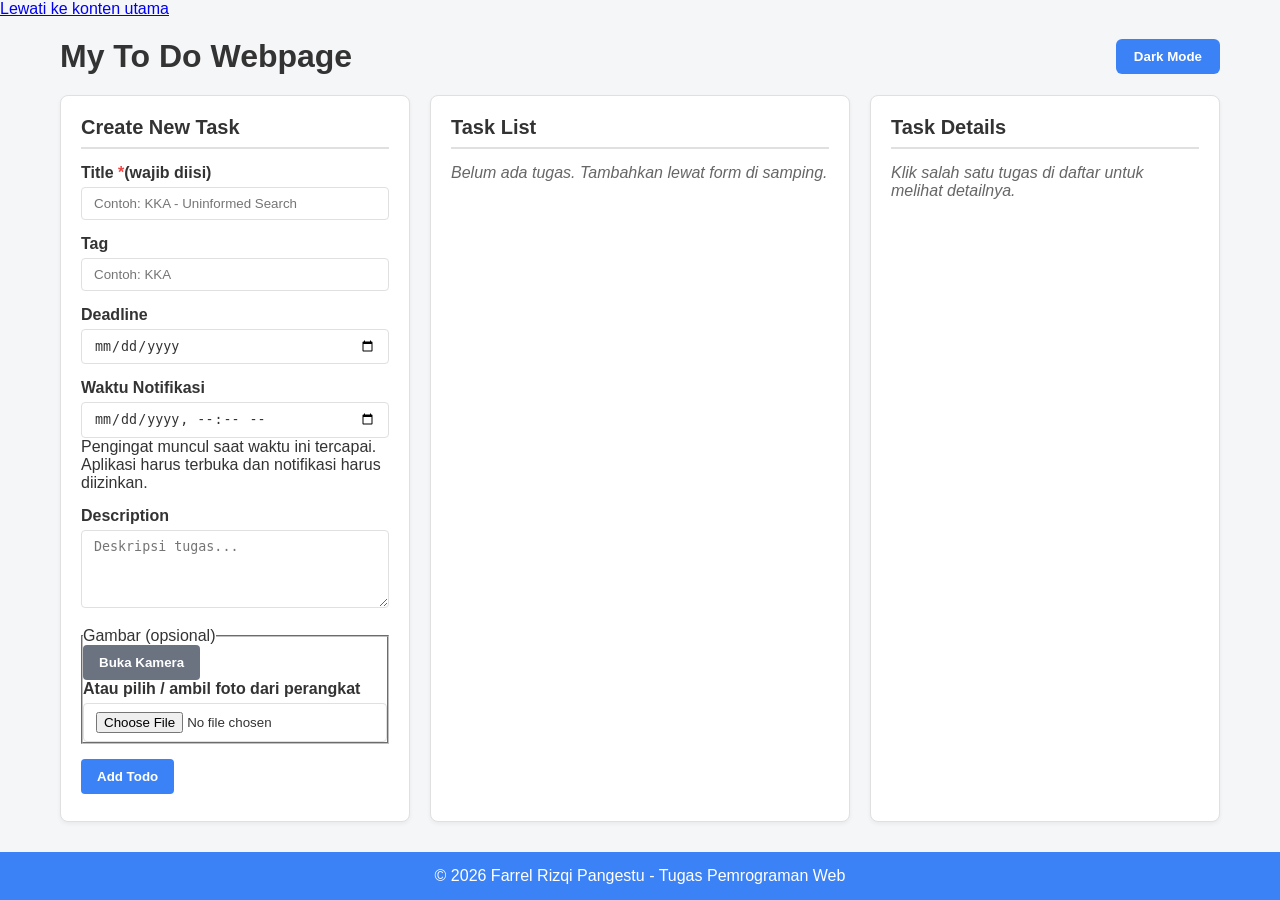
==== commit 244af068: "Update index.html" ====
--- a/index.html
+++ b/index.html
@@ -3,28 +3,44 @@
 <head>
     <meta charset="UTF-8">
     <meta name="viewport" content="width=device-width, initial-scale=1.0">
+    <meta name="description" content="Aplikasi to-do list tugas kuliah dengan penyimpanan lokal, kamera, dan pengingat.">
+    <meta name="theme-color" content="#2563eb">
     <title>Farrel's To Do</title>
     <link rel="stylesheet" href="style.css">
     <script src="script.js" defer></script>
 </head>
 <body>
+    <script>
+        try {
+            if (localStorage.getItem('todo-theme') === 'dark') {
+                document.body.classList.add('dark-mode');
+            }
+        } catch (error) {}
+    </script>
+
+    <a class="skip-link" href="#main-content">Lewati ke konten utama</a>
+
     <header class="app-header">
         <h1>My To Do Webpage</h1>
-        <button id="theme-toggle" class="btn-theme">Dark Mode</button>
+        <div class="header-actions">
+            <button type="button" id="notify-btn" class="btn-theme" hidden>Aktifkan Notifikasi</button>
+            <button type="button" id="theme-toggle" class="btn-theme">Dark Mode</button>
+        </div>
     </header>
 
-    <main class="container">
-        <section class="panel form-panel">
+    <main id="main-content" class="container" tabindex="-1">
+        <section class="panel form-panel" aria-labelledby="form-heading">
             <h2 id="form-heading">Create New Task</h2>
-            <form id="todo-form">
+            <form id="todo-form" novalidate>
                 <div class="form-group">
-                    <label for="title">Title <span class="required">*</span></label>
-                    <input type="text" id="title" placeholder="Contoh: KKA - Uninformed Search" required>
+                    <label for="title">Title <span class="required" aria-hidden="true">*</span><span class="sr-only">(wajib diisi)</span></label>
+                    <input type="text" id="title" placeholder="Contoh: KKA - Uninformed Search" required aria-required="true" aria-describedby="title-error" autocomplete="off">
+                    <p id="title-error" class="field-error" role="alert" hidden>Title wajib diisi.</p>
                 </div>
 
                 <div class="form-group">
                     <label for="tag">Tag</label>
-                    <input type="text" id="tag" placeholder="Contoh: KKA">
+                    <input type="text" id="tag" placeholder="Contoh: KKA" autocomplete="off">
                 </div>
 
                 <div class="form-group">
@@ -33,9 +49,42 @@
                 </div>
 
                 <div class="form-group">
+                    <label for="notify-time">Waktu Notifikasi</label>
+                    <input type="datetime-local" id="notify-time" aria-describedby="notify-help">
+                    <p id="notify-help" class="field-help">Pengingat muncul saat waktu ini tercapai. Aplikasi harus terbuka dan notifikasi harus diizinkan.</p>
+                </div>
+
+                <div class="form-group">
                     <label for="description">Description</label>
                     <textarea id="description" rows="4" placeholder="Deskripsi tugas..."></textarea>
                 </div>
+
+                <fieldset class="form-group image-field">
+                    <legend>Gambar (opsional)</legend>
+
+                    <div class="image-actions">
+                        <button type="button" id="camera-btn" class="btn btn-secondary">Buka Kamera</button>
+                    </div>
+
+                    <label for="image-file" class="file-label">Atau pilih / ambil foto dari perangkat</label>
+                    <input type="file" id="image-file" accept="image/*" capture="environment">
+
+                    <div id="camera-box" class="camera-box" hidden>
+                        <video id="camera-video" autoplay playsinline muted aria-label="Pratinjau kamera"></video>
+                        <div class="image-actions">
+                            <button type="button" id="capture-btn" class="btn btn-primary">Ambil Gambar</button>
+                            <button type="button" id="camera-close-btn" class="btn btn-secondary">Tutup Kamera</button>
+                        </div>
+                    </div>
+
+                    <div id="image-preview-box" class="image-preview-box" hidden>
+                        <img id="image-preview" alt="Pratinjau gambar yang akan dilampirkan">
+                        <button type="button" id="image-remove-btn" class="btn btn-secondary">Hapus Gambar</button>
+                    </div>
+
+                    <p id="image-error" class="field-error" role="alert" hidden></p>
+                    <canvas id="capture-canvas" hidden></canvas>
+                </fieldset>
 
                 <div class="form-actions">
                     <button type="submit" id="submit-btn" class="btn btn-primary">Add Todo</button>
@@ -44,18 +93,20 @@
             </form>
         </section>
 
-        <section class="panel list-panel">
-            <h2>Task List</h2>
+        <section class="panel list-panel" aria-labelledby="list-heading">
+            <h2 id="list-heading">Task List</h2>
             <ul id="todo-list" class="todo-list">
             </ul>
         </section>
 
-        <section class="panel detail-panel">
-            <h2>Task Details</h2>
-            <div id="task-detail">
+        <section class="panel detail-panel" aria-labelledby="detail-heading">
+            <h2 id="detail-heading">Task Details</h2>
+            <div id="task-detail" aria-live="polite">
             </div>
         </section>
     </main>
+
+    <div id="status" class="sr-only" role="status" aria-live="polite"></div>
 
     <footer class="app-footer">
         <p>&copy; 2026 Farrel Rizqi Pangestu - Tugas Pemrograman Web</p>
--- a/style.css
+++ b/style.css
@@ -263,3 +263,8 @@
     margin-top: 30px;
     transition: background-color 0.3s;
 }
+
+.task-title input[type="checkbox"] {
+    pointer-events: none;
+    cursor: default;
+}
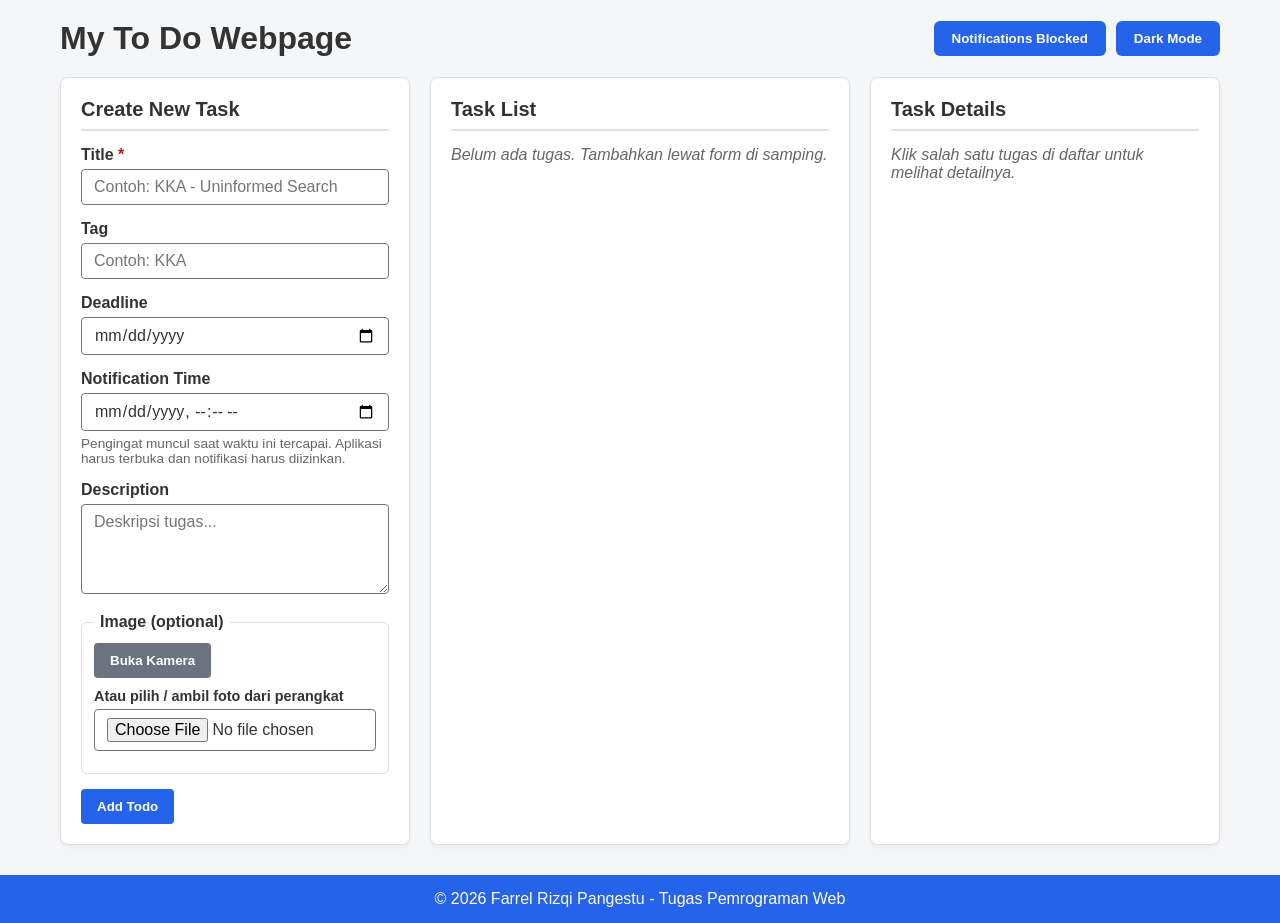
==== commit a0936bf3: "Update index.html" ====
--- a/index.html
+++ b/index.html
@@ -23,7 +23,7 @@
     <header class="app-header">
         <h1>My To Do Webpage</h1>
         <div class="header-actions">
-            <button type="button" id="notify-btn" class="btn-theme" hidden>Aktifkan Notifikasi</button>
+            <button type="button" id="notify-btn" class="btn-theme" hidden>Enable Notifications</button>
             <button type="button" id="theme-toggle" class="btn-theme">Dark Mode</button>
         </div>
     </header>
@@ -49,7 +49,7 @@
                 </div>
 
                 <div class="form-group">
-                    <label for="notify-time">Waktu Notifikasi</label>
+                    <label for="notify-time">Notification Time</label>
                     <input type="datetime-local" id="notify-time" aria-describedby="notify-help">
                     <p id="notify-help" class="field-help">Pengingat muncul saat waktu ini tercapai. Aplikasi harus terbuka dan notifikasi harus diizinkan.</p>
                 </div>
@@ -60,7 +60,7 @@
                 </div>
 
                 <fieldset class="form-group image-field">
-                    <legend>Gambar (opsional)</legend>
+                    <legend>Image (optional)</legend>
 
                     <div class="image-actions">
                         <button type="button" id="camera-btn" class="btn btn-secondary">Buka Kamera</button>
--- a/style.css
+++ b/style.css
@@ -4,16 +4,19 @@
     --text-color: #333333;
     --text-muted: #666666;
     --border-color: #e0e0e0;
-    --primary-color: #3b82f6;
-    --primary-hover: #2563eb;
+    --primary-color: #2563eb;
+    --primary-hover: #1d4ed8;
     --secondary-color: #6b7280;
-    --done-color: #10b981;
-    --delete-color: #ef4444;
-    --edit-color: #f59e0b;
+    --done-color: #047857;
+    --delete-color: #b91c1c;
+    --edit-color: #b45309;
     --tag-bg: #e0f2fe;
     --tag-text: #0369a1;
-    --selected-border: #3b82f6;
+    --selected-border: #2563eb;
     --footer-text: #ffffff;
+    --input-border: #767676;
+    --focus-color: #1d4ed8;
+    --error-color: #b91c1c;
 }
 
 body.dark-mode {
@@ -28,6 +31,9 @@
     --tag-text: #93c5fd;
     --selected-border: #818cf8;
     --footer-text: #ffffff;
+    --input-border: #8b8ba7;
+    --focus-color: #93c5fd;
+    --error-color: #fca5a5;
 }
 
 * {
@@ -114,17 +120,19 @@
 }
 
 .required {
-    color: var(--delete-color);
+    color: var(--error-color);
 }
 
 .form-group input,
 .form-group textarea {
     width: 100%;
     padding: 8px 12px;
-    border: 1px solid var(--border-color);
+    border: 1px solid var(--input-border);
     border-radius: 4px;
     background-color: var(--card-bg);
     color: var(--text-color);
+    font-family: inherit;
+    font-size: 1rem;
 }
 
 .form-actions {
@@ -188,6 +196,7 @@
     background: none;
     border: none;
     color: var(--text-color);
+    font-family: inherit;
     font-size: 1rem;
     font-weight: bold;
     text-align: left;
@@ -196,6 +205,7 @@
 
 .task-meta {
     display: flex;
+    flex-wrap: wrap;
     gap: 10px;
     font-size: 0.85rem;
     color: var(--text-muted);
@@ -212,12 +222,14 @@
 
 .task-actions {
     display: flex;
+    flex-wrap: wrap;
     gap: 6px;
 }
 
 .btn-small {
-    padding: 4px 8px;
-    font-size: 0.75rem;
+    padding: 6px 10px;
+    min-height: 32px;
+    font-size: 0.8rem;
     border: none;
     border-radius: 4px;
     cursor: pointer;
@@ -234,7 +246,7 @@
 
 .detail-card dl {
     display: grid;
-    grid-template-columns: 80px 1fr;
+    grid-template-columns: 90px 1fr;
     gap: 6px;
     margin-bottom: 15px;
     font-size: 0.9rem;
@@ -268,3 +280,178 @@
     pointer-events: none;
     cursor: default;
 }
+
+.header-actions {
+    display: flex;
+    flex-wrap: wrap;
+    gap: 10px;
+}
+
+.btn-theme:disabled,
+.btn:disabled {
+    opacity: 0.75;
+    cursor: not-allowed;
+}
+
+.field-help {
+    margin-top: 5px;
+    font-size: 0.85rem;
+    color: var(--text-muted);
+}
+
+.field-error {
+    margin-top: 5px;
+    font-size: 0.9rem;
+    font-weight: 600;
+    color: var(--error-color);
+}
+
+.form-group input[aria-invalid="true"] {
+    border-color: var(--error-color);
+    border-width: 2px;
+}
+
+.image-field {
+    border: 1px solid var(--border-color);
+    border-radius: 6px;
+    padding: 12px;
+    min-width: 0;
+}
+
+.image-field legend {
+    padding: 0 6px;
+    font-weight: 600;
+}
+
+.image-actions {
+    display: flex;
+    flex-wrap: wrap;
+    gap: 10px;
+    margin-bottom: 10px;
+}
+
+.file-label {
+    display: block;
+    margin-bottom: 5px;
+    font-size: 0.9rem;
+}
+
+.image-field input[type="file"] {
+    width: 100%;
+    margin-bottom: 10px;
+    color: var(--text-color);
+    font-family: inherit;
+}
+
+.camera-box,
+.image-preview-box {
+    margin-top: 10px;
+}
+
+.camera-box video,
+.image-preview-box img,
+.detail-image {
+    display: block;
+    width: 100%;
+    max-width: 100%;
+    height: auto;
+    margin-bottom: 10px;
+    border: 1px solid var(--border-color);
+    border-radius: 6px;
+    background-color: #000;
+}
+
+.image-preview-box img,
+.detail-image {
+    background-color: transparent;
+}
+
+.detail-image {
+    margin-top: 12px;
+}
+
+.sr-only {
+    position: absolute;
+    width: 1px;
+    height: 1px;
+    margin: -1px;
+    padding: 0;
+    overflow: hidden;
+    clip: rect(0, 0, 0, 0);
+    white-space: nowrap;
+    border: 0;
+}
+
+.skip-link {
+    position: absolute;
+    top: -100px;
+    left: 10px;
+    z-index: 100;
+    padding: 10px 16px;
+    border-radius: 0 0 6px 6px;
+    background-color: var(--primary-color);
+    color: var(--footer-text);
+    font-weight: 600;
+    text-decoration: none;
+}
+
+.skip-link:focus {
+    top: 0;
+}
+
+:focus-visible {
+    outline: 3px solid var(--focus-color);
+    outline-offset: 2px;
+}
+
+.form-group input:focus-visible,
+.form-group textarea:focus-visible {
+    outline-offset: 0;
+}
+
+main:focus {
+    outline: none;
+}
+
+@media (pointer: coarse) {
+    .btn,
+    .btn-theme,
+    .btn-small,
+    .task-name {
+        min-height: 44px;
+    }
+
+    .btn-small {
+        min-width: 44px;
+    }
+}
+
+@media (max-width: 480px) {
+    .app-header {
+        flex-direction: column;
+        align-items: flex-start;
+        gap: 12px;
+    }
+}
+
+@media (prefers-reduced-motion: reduce) {
+    *,
+    *::before,
+    *::after {
+        transition: none !important;
+        animation: none !important;
+        scroll-behavior: auto !important;
+    }
+}
+
+@media (forced-colors: active) {
+    .task.selected {
+        border-left-width: 6px;
+    }
+
+    .btn,
+    .btn-theme,
+    .btn-small {
+        border: 1px solid ButtonText;
+    }
+}
